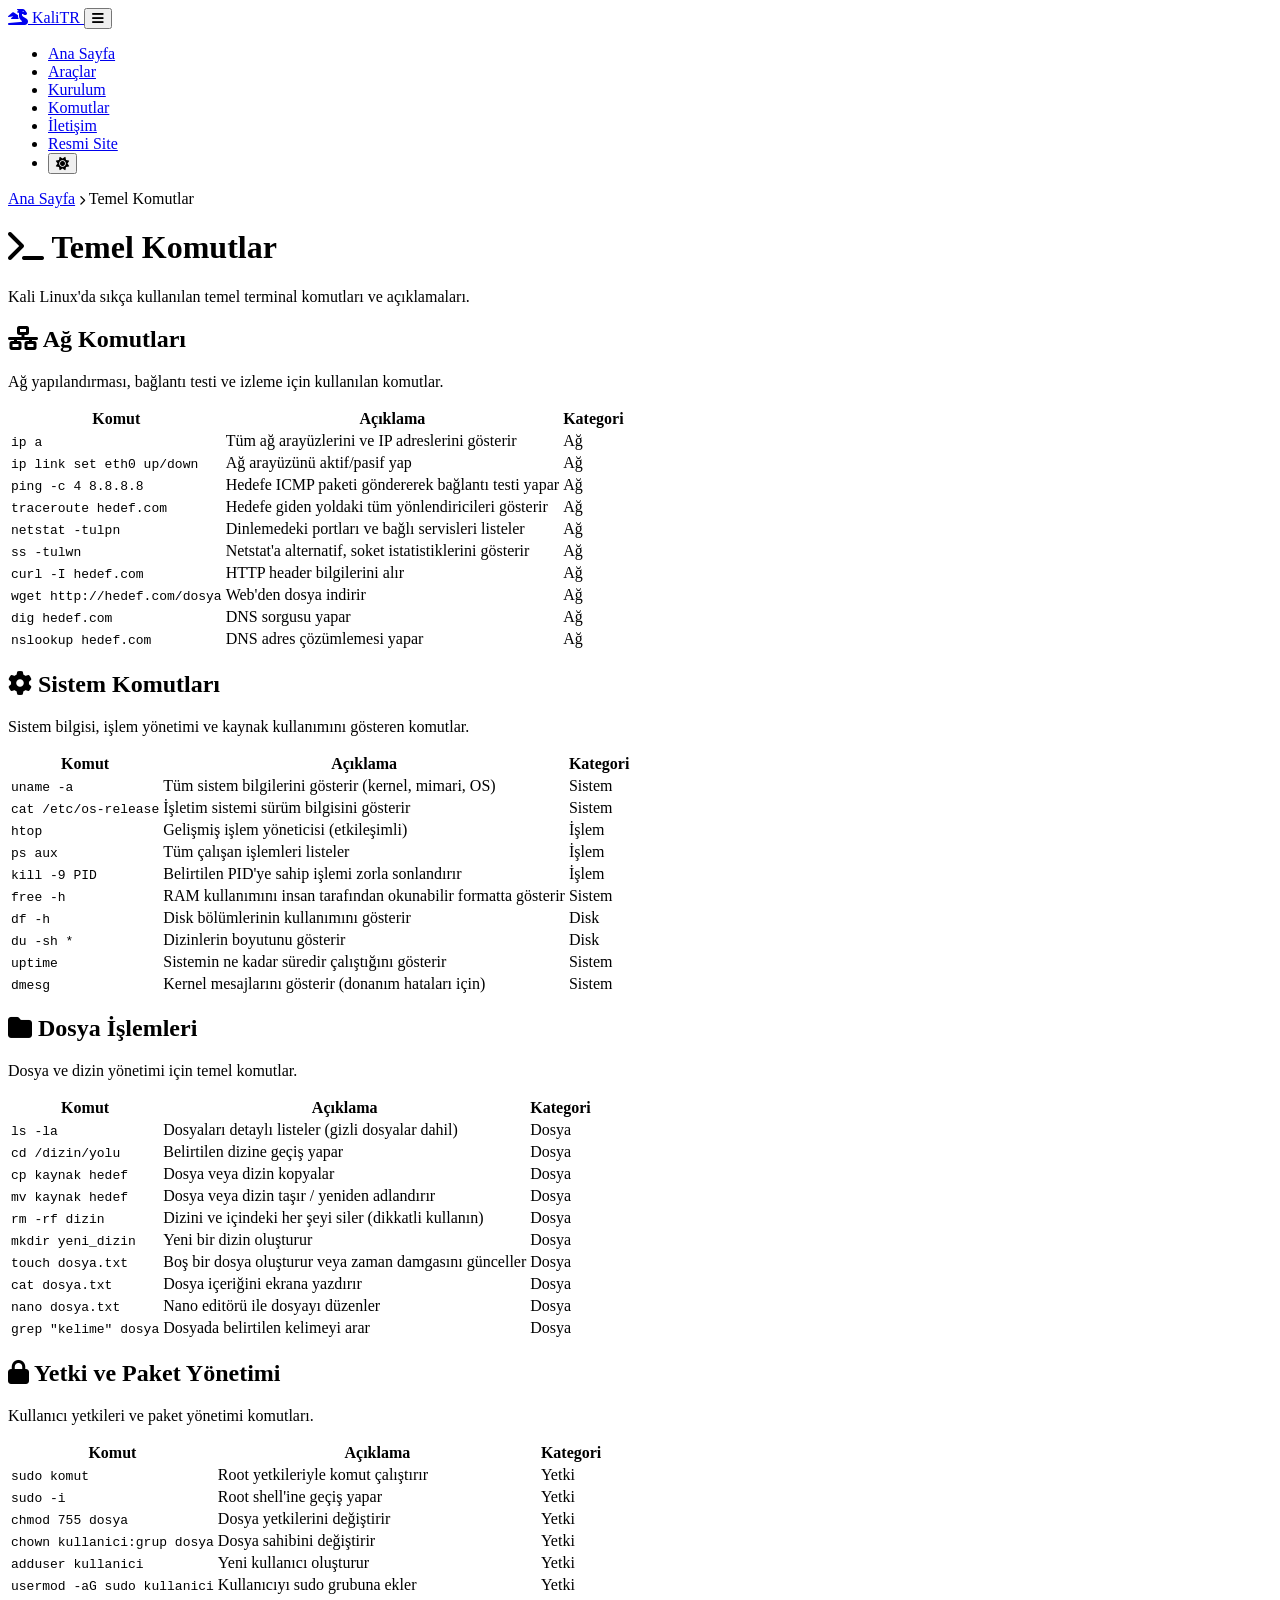
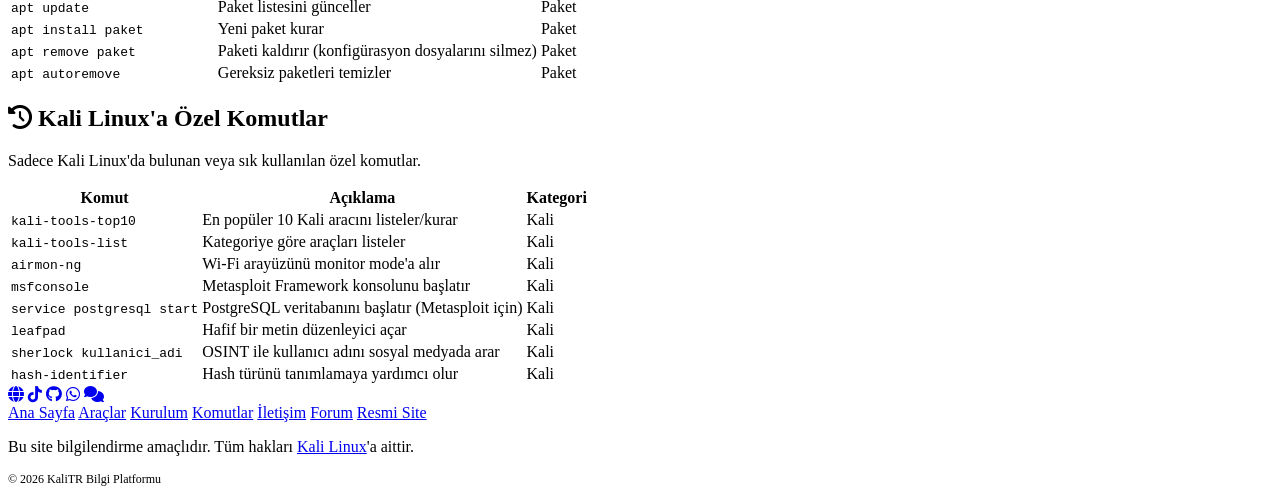
==== pages/commands.html @ c854e6a4 "Add files via upload" ====
<!DOCTYPE html>
<html lang="tr">
<head>
  <meta charset="UTF-8" />
  <meta name="viewport" content="width=device-width, initial-scale=1.0" />
  <title>Temel Komutlar - KaliTR</title>
  <link rel="preconnect" href="https://fonts.googleapis.com" />
  <link href="https://fonts.googleapis.com/css2?family=Inter:wght@300;400;500;600;700;800;900&family=JetBrains+Mono:wght@400;500;700&display=swap" rel="stylesheet" />
  <link rel="stylesheet" href="https://cdnjs.cloudflare.com/ajax/libs/font-awesome/6.5.0/css/all.min.css" />
  <link rel="stylesheet" href="../css/style.css" />
</head>
<body>
  <nav id="navbar">
    <a href="../index.html" class="nav-logo">
      <i class="fas fa-dragon"></i> <span>KaliTR</span>
    </a>
    <button class="nav-toggle" id="navToggle" aria-label="Menü">
      <i class="fas fa-bars"></i>
    </button>
    <ul class="nav-links">
      <li><a href="../index.html">Ana Sayfa</a></li>
      <li><a href="tools.html">Araçlar</a></li>
      <li><a href="installation.html">Kurulum</a></li>
      <li><a href="commands.html" class="active">Komutlar</a></li>
      <li><a href="contact.html">İletişim</a></li>
      <li><a href="https://www.kali.org" target="_blank">Resmi Site</a></li>
      <li><button id="themeToggle" class="theme-toggle" aria-label="Tema Değiştir"><i class="fas fa-sun"></i></button></li>
    </ul>
  </nav>

  <div class="page-header">
    <div class="page-header-bg">
      <div class="gradient-orb"></div>
      <div class="gradient-orb"></div>
      <div class="page-header-grid"></div>
    </div>
    <div class="page-header-content">
      <div class="breadcrumb">
        <a href="../index.html">Ana Sayfa</a>
        <i class="fas fa-chevron-right" style="font-size:10px"></i>
        <span>Temel Komutlar</span>
      </div>
      <h1><i class="fas fa-terminal"></i> Temel Komutlar</h1>
      <p>Kali Linux'da sıkça kullanılan temel terminal komutları ve açıklamaları.</p>
    </div>
  </div>

  <section>
    <div class="section-header">
      <h2><i class="fas fa-network-wired"></i> Ağ Komutları</h2>
      <p>Ağ yapılandırması, bağlantı testi ve izleme için kullanılan komutlar.</p>
    </div>
    <div class="commands-table-wrapper">
      <table class="commands-table">
        <thead>
          <tr>
            <th>Komut</th>
            <th>Açıklama</th>
            <th>Kategori</th>
          </tr>
        </thead>
        <tbody>
          <tr>
            <td><code>ip a</code></td>
            <td>Tüm ağ arayüzlerini ve IP adreslerini gösterir</td>
            <td><span class="cmd-tag network">Ağ</span></td>
          </tr>
          <tr>
            <td><code>ip link set eth0 up/down</code></td>
            <td>Ağ arayüzünü aktif/pasif yap</td>
            <td><span class="cmd-tag network">Ağ</span></td>
          </tr>
          <tr>
            <td><code>ping -c 4 8.8.8.8</code></td>
            <td>Hedefe ICMP paketi göndererek bağlantı testi yapar</td>
            <td><span class="cmd-tag network">Ağ</span></td>
          </tr>
          <tr>
            <td><code>traceroute hedef.com</code></td>
            <td>Hedefe giden yoldaki tüm yönlendiricileri gösterir</td>
            <td><span class="cmd-tag network">Ağ</span></td>
          </tr>
          <tr>
            <td><code>netstat -tulpn</code></td>
            <td>Dinlemedeki portları ve bağlı servisleri listeler</td>
            <td><span class="cmd-tag network">Ağ</span></td>
          </tr>
          <tr>
            <td><code>ss -tulwn</code></td>
            <td>Netstat'a alternatif, soket istatistiklerini gösterir</td>
            <td><span class="cmd-tag network">Ağ</span></td>
          </tr>
          <tr>
            <td><code>curl -I hedef.com</code></td>
            <td>HTTP header bilgilerini alır</td>
            <td><span class="cmd-tag network">Ağ</span></td>
          </tr>
          <tr>
            <td><code>wget http://hedef.com/dosya</code></td>
            <td>Web'den dosya indirir</td>
            <td><span class="cmd-tag network">Ağ</span></td>
          </tr>
          <tr>
            <td><code>dig hedef.com</code></td>
            <td>DNS sorgusu yapar</td>
            <td><span class="cmd-tag network">Ağ</span></td>
          </tr>
          <tr>
            <td><code>nslookup hedef.com</code></td>
            <td>DNS adres çözümlemesi yapar</td>
            <td><span class="cmd-tag network">Ağ</span></td>
          </tr>
        </tbody>
      </table>
    </div>
  </section>

  <section>
    <div class="section-header">
      <h2><i class="fas fa-cog"></i> Sistem Komutları</h2>
      <p>Sistem bilgisi, işlem yönetimi ve kaynak kullanımını gösteren komutlar.</p>
    </div>
    <div class="commands-table-wrapper">
      <table class="commands-table">
        <thead>
          <tr>
            <th>Komut</th>
            <th>Açıklama</th>
            <th>Kategori</th>
          </tr>
        </thead>
        <tbody>
          <tr>
            <td><code>uname -a</code></td>
            <td>Tüm sistem bilgilerini gösterir (kernel, mimari, OS)</td>
            <td><span class="cmd-tag system">Sistem</span></td>
          </tr>
          <tr>
            <td><code>cat /etc/os-release</code></td>
            <td>İşletim sistemi sürüm bilgisini gösterir</td>
            <td><span class="cmd-tag system">Sistem</span></td>
          </tr>
          <tr>
            <td><code>htop</code></td>
            <td>Gelişmiş işlem yöneticisi (etkileşimli)</td>
            <td><span class="cmd-tag process">İşlem</span></td>
          </tr>
          <tr>
            <td><code>ps aux</code></td>
            <td>Tüm çalışan işlemleri listeler</td>
            <td><span class="cmd-tag process">İşlem</span></td>
          </tr>
          <tr>
            <td><code>kill -9 PID</code></td>
            <td>Belirtilen PID'ye sahip işlemi zorla sonlandırır</td>
            <td><span class="cmd-tag process">İşlem</span></td>
          </tr>
          <tr>
            <td><code>free -h</code></td>
            <td>RAM kullanımını insan tarafından okunabilir formatta gösterir</td>
            <td><span class="cmd-tag system">Sistem</span></td>
          </tr>
          <tr>
            <td><code>df -h</code></td>
            <td>Disk bölümlerinin kullanımını gösterir</td>
            <td><span class="cmd-tag disk">Disk</span></td>
          </tr>
          <tr>
            <td><code>du -sh *</code></td>
            <td>Dizinlerin boyutunu gösterir</td>
            <td><span class="cmd-tag disk">Disk</span></td>
          </tr>
          <tr>
            <td><code>uptime</code></td>
            <td>Sistemin ne kadar süredir çalıştığını gösterir</td>
            <td><span class="cmd-tag system">Sistem</span></td>
          </tr>
          <tr>
            <td><code>dmesg</code></td>
            <td>Kernel mesajlarını gösterir (donanım hataları için)</td>
            <td><span class="cmd-tag system">Sistem</span></td>
          </tr>
        </tbody>
      </table>
    </div>
  </section>

  <section>
    <div class="section-header">
      <h2><i class="fas fa-folder"></i> Dosya İşlemleri</h2>
      <p>Dosya ve dizin yönetimi için temel komutlar.</p>
    </div>
    <div class="commands-table-wrapper">
      <table class="commands-table">
        <thead>
          <tr>
            <th>Komut</th>
            <th>Açıklama</th>
            <th>Kategori</th>
          </tr>
        </thead>
        <tbody>
          <tr>
            <td><code>ls -la</code></td>
            <td>Dosyaları detaylı listeler (gizli dosyalar dahil)</td>
            <td><span class="cmd-tag file">Dosya</span></td>
          </tr>
          <tr>
            <td><code>cd /dizin/yolu</code></td>
            <td>Belirtilen dizine geçiş yapar</td>
            <td><span class="cmd-tag file">Dosya</span></td>
          </tr>
          <tr>
            <td><code>cp kaynak hedef</code></td>
            <td>Dosya veya dizin kopyalar</td>
            <td><span class="cmd-tag file">Dosya</span></td>
          </tr>
          <tr>
            <td><code>mv kaynak hedef</code></td>
            <td>Dosya veya dizin taşır / yeniden adlandırır</td>
            <td><span class="cmd-tag file">Dosya</span></td>
          </tr>
          <tr>
            <td><code>rm -rf dizin</code></td>
            <td>Dizini ve içindeki her şeyi siler (dikkatli kullanın)</td>
            <td><span class="cmd-tag file">Dosya</span></td>
          </tr>
          <tr>
            <td><code>mkdir yeni_dizin</code></td>
            <td>Yeni bir dizin oluşturur</td>
            <td><span class="cmd-tag file">Dosya</span></td>
          </tr>
          <tr>
            <td><code>touch dosya.txt</code></td>
            <td>Boş bir dosya oluşturur veya zaman damgasını günceller</td>
            <td><span class="cmd-tag file">Dosya</span></td>
          </tr>
          <tr>
            <td><code>cat dosya.txt</code></td>
            <td>Dosya içeriğini ekrana yazdırır</td>
            <td><span class="cmd-tag file">Dosya</span></td>
          </tr>
          <tr>
            <td><code>nano dosya.txt</code></td>
            <td>Nano editörü ile dosyayı düzenler</td>
            <td><span class="cmd-tag file">Dosya</span></td>
          </tr>
          <tr>
            <td><code>grep "kelime" dosya</code></td>
            <td>Dosyada belirtilen kelimeyi arar</td>
            <td><span class="cmd-tag file">Dosya</span></td>
          </tr>
        </tbody>
      </table>
    </div>
  </section>

  <section>
    <div class="section-header">
      <h2><i class="fas fa-lock"></i> Yetki ve Paket Yönetimi</h2>
      <p>Kullanıcı yetkileri ve paket yönetimi komutları.</p>
    </div>
    <div class="commands-table-wrapper">
      <table class="commands-table">
        <thead>
          <tr>
            <th>Komut</th>
            <th>Açıklama</th>
            <th>Kategori</th>
          </tr>
        </thead>
        <tbody>
          <tr>
            <td><code>sudo komut</code></td>
            <td>Root yetkileriyle komut çalıştırır</td>
            <td><span class="cmd-tag permission">Yetki</span></td>
          </tr>
          <tr>
            <td><code>sudo -i</code></td>
            <td>Root shell'ine geçiş yapar</td>
            <td><span class="cmd-tag permission">Yetki</span></td>
          </tr>
          <tr>
            <td><code>chmod 755 dosya</code></td>
            <td>Dosya yetkilerini değiştirir</td>
            <td><span class="cmd-tag permission">Yetki</span></td>
          </tr>
          <tr>
            <td><code>chown kullanici:grup dosya</code></td>
            <td>Dosya sahibini değiştirir</td>
            <td><span class="cmd-tag permission">Yetki</span></td>
          </tr>
          <tr>
            <td><code>adduser kullanici</code></td>
            <td>Yeni kullanıcı oluşturur</td>
            <td><span class="cmd-tag permission">Yetki</span></td>
          </tr>
          <tr>
            <td><code>usermod -aG sudo kullanici</code></td>
            <td>Kullanıcıyı sudo grubuna ekler</td>
            <td><span class="cmd-tag permission">Yetki</span></td>
          </tr>
          <tr>
            <td><code>apt update</code></td>
            <td>Paket listesini günceller</td>
            <td><span class="cmd-tag package">Paket</span></td>
          </tr>
          <tr>
            <td><code>apt install paket</code></td>
            <td>Yeni paket kurar</td>
            <td><span class="cmd-tag package">Paket</span></td>
          </tr>
          <tr>
            <td><code>apt remove paket</code></td>
            <td>Paketi kaldırır (konfigürasyon dosyalarını silmez)</td>
            <td><span class="cmd-tag package">Paket</span></td>
          </tr>
          <tr>
            <td><code>apt autoremove</code></td>
            <td>Gereksiz paketleri temizler</td>
            <td><span class="cmd-tag package">Paket</span></td>
          </tr>
        </tbody>
      </table>
    </div>
  </section>

  <section>
    <div class="section-header">
      <h2><i class="fas fa-history"></i> Kali Linux'a Özel Komutlar</h2>
      <p>Sadece Kali Linux'da bulunan veya sık kullanılan özel komutlar.</p>
    </div>
    <div class="commands-table-wrapper">
      <table class="commands-table">
        <thead>
          <tr>
            <th>Komut</th>
            <th>Açıklama</th>
            <th>Kategori</th>
          </tr>
        </thead>
        <tbody>
          <tr>
            <td><code>kali-tools-top10</code></td>
            <td>En popüler 10 Kali aracını listeler/kurar</td>
            <td><span class="cmd-tag package">Kali</span></td>
          </tr>
          <tr>
            <td><code>kali-tools-list</code></td>
            <td>Kategoriye göre araçları listeler</td>
            <td><span class="cmd-tag package">Kali</span></td>
          </tr>
          <tr>
            <td><code>airmon-ng</code></td>
            <td>Wi-Fi arayüzünü monitor mode'a alır</td>
            <td><span class="cmd-tag network">Kali</span></td>
          </tr>
          <tr>
            <td><code>msfconsole</code></td>
            <td>Metasploit Framework konsolunu başlatır</td>
            <td><span class="cmd-tag process">Kali</span></td>
          </tr>
          <tr>
            <td><code>service postgresql start</code></td>
            <td>PostgreSQL veritabanını başlatır (Metasploit için)</td>
            <td><span class="cmd-tag system">Kali</span></td>
          </tr>
          <tr>
            <td><code>leafpad</code></td>
            <td>Hafif bir metin düzenleyici açar</td>
            <td><span class="cmd-tag file">Kali</span></td>
          </tr>
          <tr>
            <td><code>sherlock kullanici_adi</code></td>
            <td>OSINT ile kullanıcı adını sosyal medyada arar</td>
            <td><span class="cmd-tag network">Kali</span></td>
          </tr>
          <tr>
            <td><code>hash-identifier</code></td>
            <td>Hash türünü tanımlamaya yardımcı olur</td>
            <td><span class="cmd-tag file">Kali</span></td>
          </tr>
        </tbody>
      </table>
    </div>
  </section>

  <footer>
    <div class="footer-socials">
      <a href="https://www.kali.org" target="_blank" aria-label="Website"><i class="fas fa-globe"></i></a>
      <a href="https://www.tiktok.com/@atlas.0312" target="_blank" aria-label="TikTok"><i class="fab fa-tiktok"></i></a>
      <a href="https://github.com/em1rhan-0312" target="_blank" aria-label="GitHub"><i class="fab fa-github"></i></a>
      <a href="https://whatsapp.com/channel/0029Vb7aKWbL2ATxiYt8e52f" target="_blank" aria-label="WhatsApp"><i class="fab fa-whatsapp"></i></a>
      <a href="https://kalitr.boards.net/" target="_blank" aria-label="Forum"><i class="fas fa-comments"></i></a>
    </div>
    <div class="footer-links">
      <a href="../index.html">Ana Sayfa</a>
      <a href="tools.html">Araçlar</a>
      <a href="installation.html">Kurulum</a>
      <a href="commands.html">Komutlar</a>
      <a href="contact.html">İletişim</a>
      <a href="https://kalitr.boards.net/" target="_blank">Forum</a>
      <a href="https://www.kali.org" target="_blank">Resmi Site</a>
    </div>
    <p>Bu site bilgilendirme amaçlıdır. Tüm hakları <a href="https://www.kali.org" target="_blank">Kali Linux</a>'a aittir.</p>
    <p style="margin-top:8px;font-size:12px">&copy; 2026 KaliTR Bilgi Platformu</p>
  </footer>

  <script src="../js/main.js"></script>
</body>
</html>
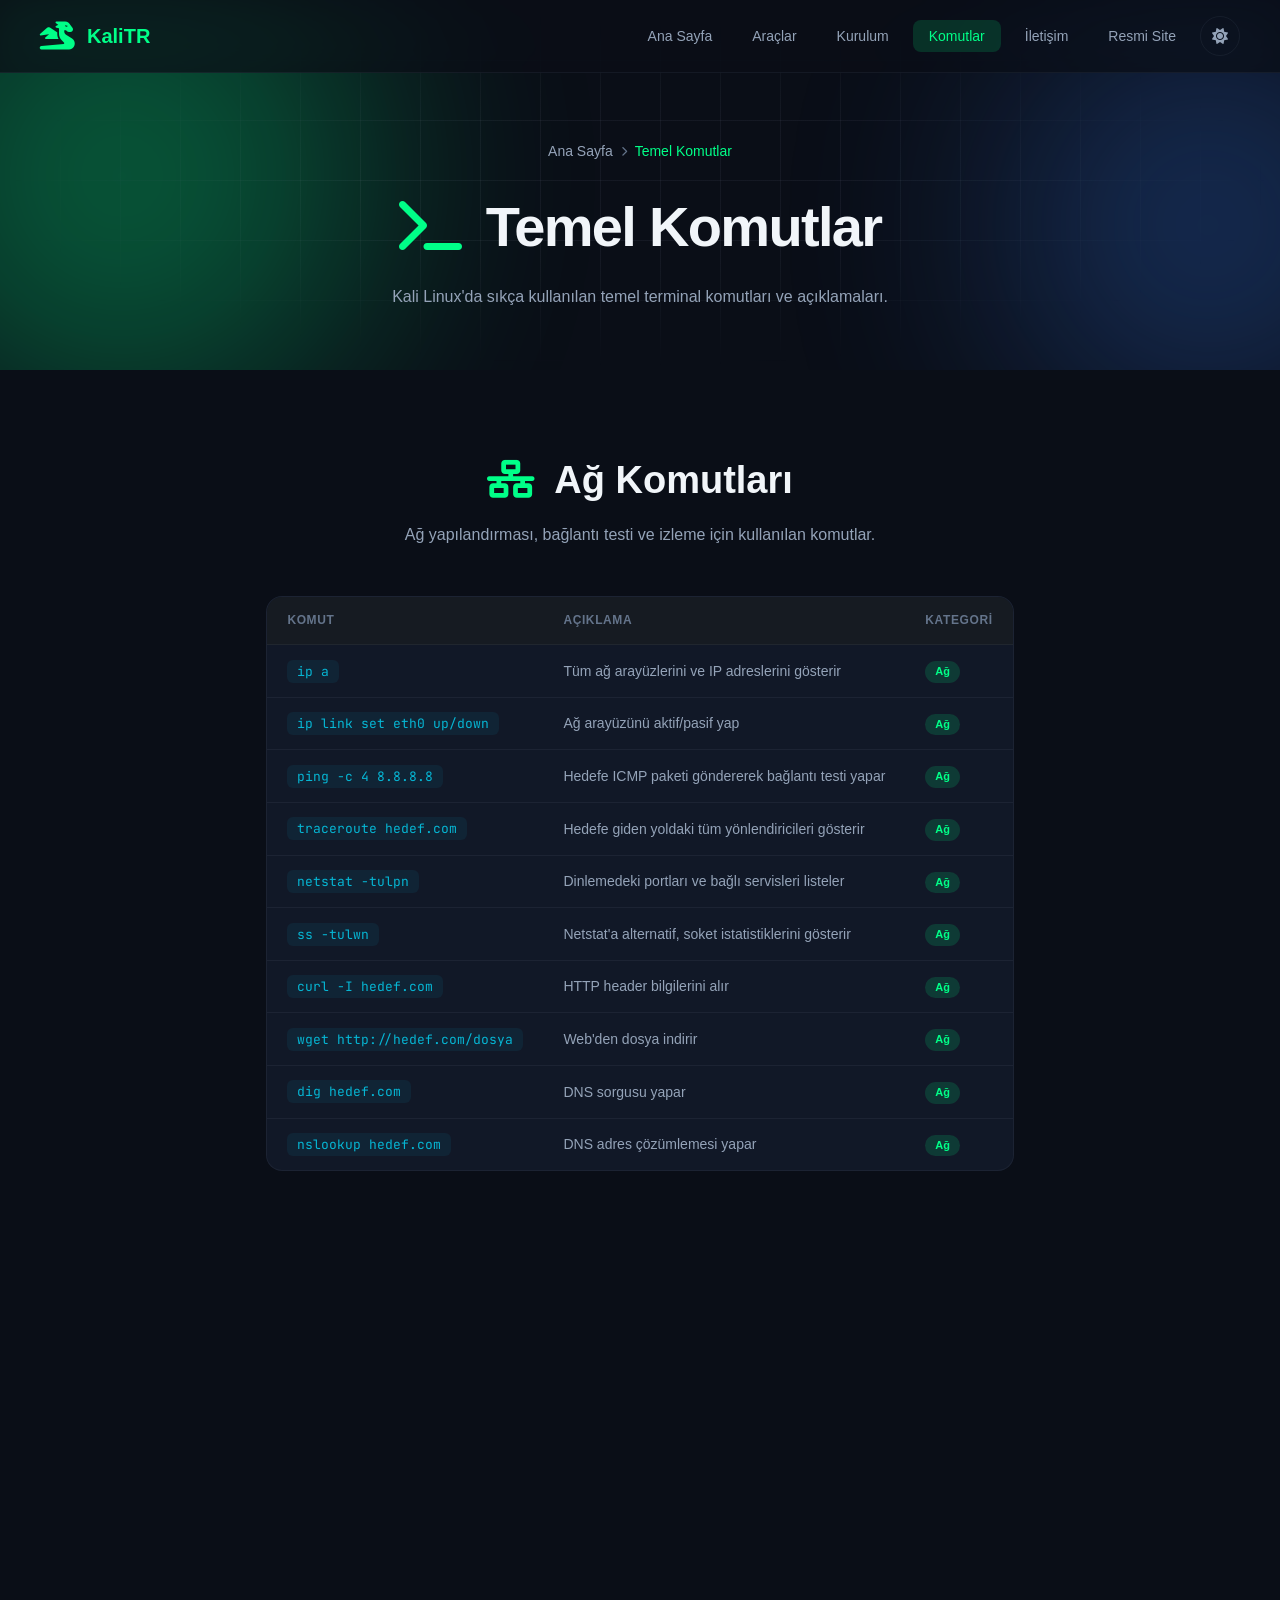
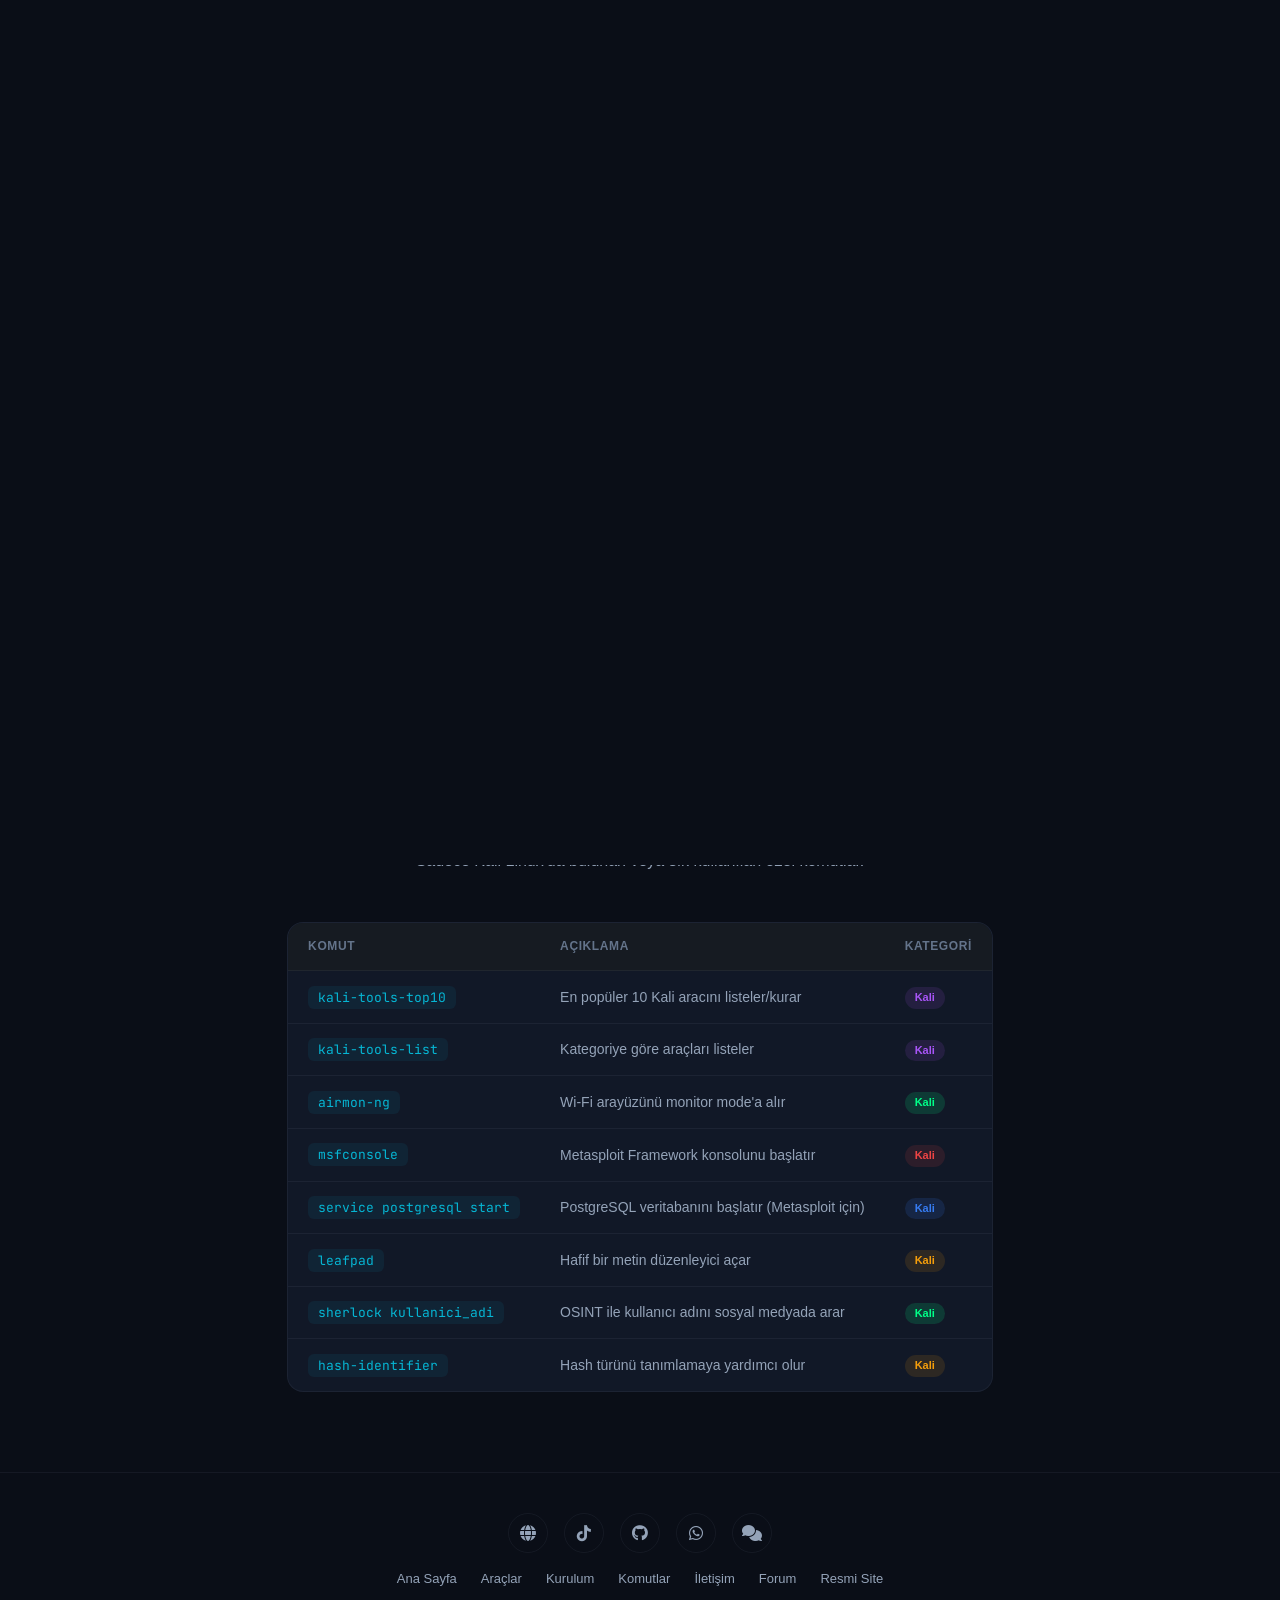
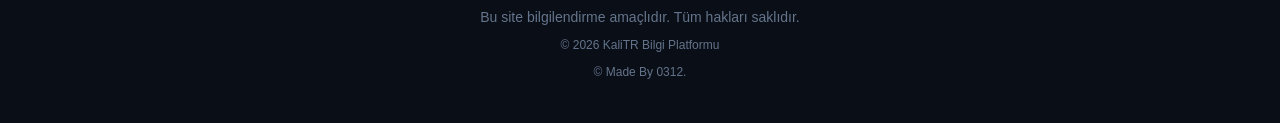
==== commit b9f7cf39: "Update commands.html" ====
--- a/pages/commands.html
+++ b/pages/commands.html
@@ -402,8 +402,9 @@
       <a href="https://kalitr.boards.net/" target="_blank">Forum</a>
       <a href="https://www.kali.org" target="_blank">Resmi Site</a>
     </div>
-    <p>Bu site bilgilendirme amaçlıdır. Tüm hakları <a href="https://www.kali.org" target="_blank">Kali Linux</a>'a aittir.</p>
+    <p>Bu site bilgilendirme amaçlıdır. Tüm hakları saklıdır.</p>
     <p style="margin-top:8px;font-size:12px">&copy; 2026 KaliTR Bilgi Platformu</p>
+    <p style="margin-top:8px;font-size:12px">&copy; Made By 0312.</p>
   </footer>
 
   <script src="../js/main.js"></script>
--- a/css/style.css
+++ b/css/style.css
@@ -0,0 +1,1471 @@
+* {
+  margin: 0;
+  padding: 0;
+  box-sizing: border-box;
+}
+
+:root {
+  --bg: #0a0e17;
+  --bg-card: #111827;
+  --bg-card-hover: #1a2332;
+  --primary: #00ff88;
+  --primary-dim: rgba(0, 255, 136, 0.15);
+  --accent: #367bf0;
+  --accent-dim: rgba(54, 123, 240, 0.15);
+  --red: #ef4444;
+  --orange: #f59e0b;
+  --purple: #a855f7;
+  --cyan: #06b6d4;
+  --pink: #ec4899;
+  --text: #f1f5f9;
+  --text-dim: #94a3b8;
+  --text-muted: #64748b;
+  --border: rgba(148, 163, 184, 0.08);
+  --radius: 16px;
+  --radius-sm: 10px;
+  --shadow: 0 8px 32px rgba(0, 0, 0, 0.4);
+  --transition: 0.3s;
+}
+
+html { scroll-behavior: smooth; }
+
+body {
+  font-family: 'Inter', sans-serif;
+  background: var(--bg);
+  color: var(--text);
+  line-height: 1.6;
+  overflow-x: hidden;
+  min-height: 100vh;
+  display: flex;
+  flex-direction: column;
+  opacity: 0;
+  animation: pageFadeIn 0.5s ease forwards;
+}
+
+@keyframes pageFadeIn {
+  to { opacity: 1; }
+}
+
+main { flex: 1; }
+
+::selection { background: var(--primary); color: var(--bg); }
+
+::-webkit-scrollbar { width: 8px; }
+::-webkit-scrollbar-track { background: var(--bg); }
+::-webkit-scrollbar-thumb { background: var(--text-muted); border-radius: 4px; }
+::-webkit-scrollbar-thumb:hover { background: var(--text-dim); }
+
+/* ─── NAVBAR ─── */
+nav {
+  position: fixed;
+  top: 0; left: 0; right: 0;
+  z-index: 1000;
+  padding: 16px 40px;
+  display: flex;
+  align-items: center;
+  justify-content: space-between;
+  background: rgba(10, 14, 23, 0.8);
+  backdrop-filter: blur(20px);
+  -webkit-backdrop-filter: blur(20px);
+  border-bottom: 1px solid var(--border);
+  transition: var(--transition);
+}
+
+nav.scrolled {
+  background: rgba(10, 14, 23, 0.95);
+  box-shadow: 0 4px 30px rgba(0, 0, 0, 0.5);
+}
+
+.nav-logo {
+  display: flex;
+  align-items: center;
+  gap: 12px;
+  text-decoration: none;
+  font-weight: 800;
+  font-size: 20px;
+  color: var(--text);
+}
+
+.nav-logo i { font-size: 28px; color: var(--primary); transition: transform 0.5s ease; }
+.nav-logo:hover i { transform: rotate(15deg) scale(1.1); }
+.nav-logo span { color: var(--primary); }
+
+.nav-links {
+  display: flex;
+  gap: 8px;
+  list-style: none;
+  align-items: center;
+}
+
+.nav-links a {
+  text-decoration: none;
+  color: var(--text-dim);
+  font-size: 14px;
+  font-weight: 500;
+  transition: var(--transition);
+  position: relative;
+  padding: 8px 16px;
+  border-radius: 8px;
+}
+
+.nav-links a:hover { color: var(--text); background: rgba(255,255,255,0.04); }
+.nav-links a.active { color: var(--primary); background: var(--primary-dim); }
+
+.nav-toggle {
+  display: none;
+  background: none;
+  border: none;
+  color: var(--text);
+  font-size: 24px;
+  cursor: pointer;
+  padding: 4px;
+}
+
+/* ─── BACK TO TOP ─── */
+.back-to-top {
+  position: fixed;
+  bottom: 24px;
+  right: 24px;
+  width: 44px;
+  height: 44px;
+  border-radius: 50%;
+  background: var(--bg-card);
+  border: 1px solid var(--border);
+  color: var(--text-dim);
+  font-size: 18px;
+  cursor: pointer;
+  display: flex;
+  align-items: center;
+  justify-content: center;
+  z-index: 999;
+  opacity: 0;
+  transform: translateY(20px);
+  transition: 0.4s;
+  pointer-events: none;
+}
+
+.back-to-top.visible {
+  opacity: 1;
+  transform: translateY(0);
+  pointer-events: auto;
+}
+
+.back-to-top:hover {
+  background: var(--primary);
+  color: var(--bg);
+  border-color: var(--primary);
+  box-shadow: 0 0 30px rgba(0, 255, 136, 0.2);
+}
+
+/* ─── PAGE HEADER ─── */
+.page-header {
+  padding: 140px 24px 60px;
+  text-align: center;
+  position: relative;
+  overflow: hidden;
+}
+
+.page-header-bg {
+  position: absolute;
+  inset: 0;
+  z-index: 0;
+}
+
+.page-header-bg .gradient-orb {
+  position: absolute;
+  border-radius: 50%;
+  filter: blur(120px);
+  opacity: 0.3;
+}
+
+.page-header-bg .gradient-orb:nth-child(1) {
+  width: min(500px, 70vw); height: min(500px, 70vw);
+  background: var(--primary);
+  top: -20%; left: -10%;
+}
+
+.page-header-bg .gradient-orb:nth-child(2) {
+  width: min(400px, 60vw); height: min(400px, 60vw);
+  background: var(--accent);
+  bottom: -15%; right: -10%;
+}
+
+.page-header-grid {
+  position: absolute;
+  inset: 0;
+  background-image:
+    linear-gradient(var(--border) 1px, transparent 1px),
+    linear-gradient(90deg, var(--border) 1px, transparent 1px);
+  background-size: 60px 60px;
+  mask-image: radial-gradient(ellipse at center, black 30%, transparent 70%);
+  -webkit-mask-image: radial-gradient(ellipse at center, black 30%, transparent 70%);
+}
+
+.page-header-content {
+  position: relative;
+  z-index: 1;
+}
+
+.page-header h1 {
+  font-size: clamp(32px, 5vw, 56px);
+  font-weight: 900;
+  margin-bottom: 12px;
+  letter-spacing: -0.03em;
+}
+
+.page-header h1 i { color: var(--primary); margin-right: 12px; }
+
+.page-header p {
+  color: var(--text-dim);
+  font-size: 16px;
+  max-width: 520px;
+  margin: 0 auto;
+}
+
+.page-header .breadcrumb {
+  display: flex;
+  justify-content: center;
+  gap: 8px;
+  align-items: center;
+  margin-bottom: 20px;
+  font-size: 14px;
+  color: var(--text-muted);
+}
+
+.page-header .breadcrumb a {
+  color: var(--text-dim);
+  text-decoration: none;
+  transition: var(--transition);
+}
+
+.page-header .breadcrumb a:hover { color: var(--primary); }
+.page-header .breadcrumb span { color: var(--primary); }
+
+/* ─── BUTTONS ─── */
+.btn {
+  display: inline-flex;
+  align-items: center;
+  gap: 8px;
+  padding: 14px 32px;
+  border-radius: 50px;
+  font-weight: 600;
+  font-size: 15px;
+  text-decoration: none;
+  transition: var(--transition);
+  cursor: pointer;
+  border: none;
+  font-family: 'Inter', sans-serif;
+}
+
+.btn-primary {
+  background: var(--primary);
+  color: var(--bg);
+}
+.btn-primary:hover {
+  box-shadow: 0 0 40px rgba(0, 255, 136, 0.3);
+  transform: translateY(-2px);
+  color: var(--bg);
+}
+
+.btn-outline {
+  background: transparent;
+  color: var(--text);
+  border: 1px solid var(--border);
+}
+.btn-outline:hover {
+  border-color: var(--text-dim);
+  background: rgba(255, 255, 255, 0.05);
+}
+
+.btn-sm {
+  padding: 10px 20px;
+  font-size: 13px;
+}
+
+/* ─── SECTION ─── */
+section { padding: 80px 24px; max-width: 1200px; margin: 0 auto; }
+
+.section-header {
+  text-align: center;
+  margin-bottom: 48px;
+}
+
+.section-header h2 {
+  font-size: clamp(26px, 3.5vw, 38px);
+  font-weight: 800;
+  margin-bottom: 12px;
+}
+
+.section-header h2 i { color: var(--primary); margin-right: 10px; }
+
+.section-header p {
+  color: var(--text-dim);
+  font-size: 16px;
+  max-width: 520px;
+  margin: 0 auto;
+}
+
+/* ─── TOOL CARDS ─── */
+.tools-grid {
+  display: grid;
+  grid-template-columns: repeat(auto-fill, minmax(300px, 1fr));
+  gap: 20px;
+}
+
+.tool-card {
+  background: var(--bg-card);
+  border-radius: var(--radius);
+  border: 1px solid var(--border);
+  padding: 24px;
+  transition: 0.4s;
+  position: relative;
+  overflow: hidden;
+  cursor: pointer;
+  text-decoration: none;
+  color: var(--text);
+  display: block;
+}
+
+.tool-card::before {
+  content: '';
+  position: absolute;
+  top: 0; left: 0; right: 0;
+  height: 3px;
+  background: linear-gradient(90deg, var(--primary), var(--accent));
+  opacity: 0;
+  transition: 0.4s;
+}
+
+.tool-card:hover {
+  transform: translateY(-4px);
+  border-color: rgba(148, 163, 184, 0.2);
+  background: var(--bg-card-hover);
+  box-shadow: 0 12px 40px rgba(0, 0, 0, 0.3);
+  color: var(--text);
+}
+
+.tool-card:hover::before { opacity: 1; }
+
+.tool-card .card-icon {
+  width: 48px; height: 48px;
+  border-radius: 14px;
+  display: flex;
+  align-items: center;
+  justify-content: center;
+  font-size: 22px;
+  margin-bottom: 16px;
+  transition: 0.4s;
+}
+
+.tool-card:hover .card-icon {
+  transform: scale(1.1) rotate(-5deg);
+}
+
+.tool-card h3 {
+  font-size: 18px;
+  font-weight: 700;
+  margin-bottom: 8px;
+}
+
+.tool-card p {
+  font-size: 14px;
+  color: var(--text-dim);
+  line-height: 1.6;
+}
+
+.tool-card .tags {
+  display: flex;
+  gap: 6px;
+  flex-wrap: wrap;
+  margin-top: 14px;
+}
+
+.tool-card .tag {
+  padding: 3px 10px;
+  border-radius: 50px;
+  font-size: 11px;
+  font-weight: 600;
+  background: var(--primary-dim);
+  color: var(--primary);
+}
+
+.tool-card .tag.blue { background: var(--accent-dim); color: var(--accent); }
+.tool-card .tag.purple { background: rgba(168, 85, 247, 0.15); color: var(--purple); }
+.tool-card .tag.orange { background: rgba(245, 158, 11, 0.15); color: var(--orange); }
+.tool-card .tag.red { background: rgba(239, 68, 68, 0.15); color: var(--red); }
+.tool-card .tag.cyan { background: rgba(6, 182, 212, 0.15); color: var(--cyan); }
+.tool-card .tag.pink { background: rgba(236, 72, 153, 0.15); color: var(--pink); }
+
+/* ─── FILTER ─── */
+.filter-bar {
+  display: flex;
+  gap: 10px;
+  justify-content: center;
+  flex-wrap: wrap;
+  margin-bottom: 40px;
+}
+
+.filter-btn {
+  padding: 8px 20px;
+  border-radius: 50px;
+  border: 1px solid var(--border);
+  background: transparent;
+  color: var(--text-dim);
+  font-size: 13px;
+  font-weight: 500;
+  cursor: pointer;
+  transition: var(--transition);
+  font-family: 'Inter', sans-serif;
+}
+
+.filter-btn:hover {
+  border-color: var(--text-muted);
+  color: var(--text);
+}
+
+.filter-btn.active {
+  background: var(--primary);
+  color: var(--bg);
+  border-color: var(--primary);
+  font-weight: 600;
+}
+
+/* ─── SEARCH ─── */
+.search-box {
+  max-width: 480px;
+  margin: 0 auto 32px;
+  position: relative;
+}
+
+.search-box i {
+  position: absolute;
+  left: 16px;
+  top: 50%;
+  transform: translateY(-50%);
+  color: var(--text-muted);
+  font-size: 16px;
+  pointer-events: none;
+}
+
+.search-box input {
+  width: 100%;
+  padding: 14px 16px 14px 46px;
+  border-radius: 50px;
+  border: 1px solid var(--border);
+  background: var(--bg-card);
+  color: var(--text);
+  font-size: 14px;
+  font-family: 'Inter', sans-serif;
+  transition: var(--transition);
+  outline: none;
+}
+
+.search-box input:focus {
+  border-color: var(--primary);
+  box-shadow: 0 0 20px rgba(0, 255, 136, 0.1);
+}
+
+.search-box input::placeholder { color: var(--text-muted); }
+
+/* ─── RESULT COUNT ─── */
+.result-count {
+  text-align: center;
+  font-size: 14px;
+  color: var(--text-muted);
+  margin-bottom: 20px;
+}
+
+.result-count strong { color: var(--text); }
+
+/* ─── FOOTER ─── */
+footer {
+  text-align: center;
+  padding: 40px 24px;
+  border-top: 1px solid var(--border);
+  color: var(--text-muted);
+  font-size: 14px;
+  margin-top: auto;
+}
+
+footer a { color: var(--primary); text-decoration: none; }
+
+footer .footer-socials {
+  display: flex;
+  justify-content: center;
+  gap: 16px;
+  margin-bottom: 16px;
+}
+
+footer .footer-socials a {
+  width: 40px; height: 40px;
+  border-radius: 50%;
+  border: 1px solid var(--border);
+  display: flex;
+  align-items: center;
+  justify-content: center;
+  color: var(--text-dim);
+  font-size: 16px;
+  transition: var(--transition);
+}
+
+footer .footer-socials a:hover {
+  border-color: var(--primary);
+  color: var(--primary);
+  transform: translateY(-2px);
+}
+
+footer .footer-links {
+  display: flex;
+  justify-content: center;
+  gap: 24px;
+  margin-bottom: 16px;
+  flex-wrap: wrap;
+}
+
+footer .footer-links a {
+  color: var(--text-dim);
+  font-size: 13px;
+  transition: var(--transition);
+}
+
+footer .footer-links a:hover { color: var(--primary); }
+
+/* ─── TOOL DETAIL ─── */
+.tool-detail {
+  padding: 120px 24px 60px;
+  max-width: 1000px;
+  margin: 0 auto;
+}
+
+.tool-detail-header {
+  display: flex;
+  gap: 24px;
+  align-items: flex-start;
+  margin-bottom: 40px;
+  flex-wrap: wrap;
+}
+
+.tool-detail-header .detail-icon {
+  width: 72px; height: 72px;
+  border-radius: 20px;
+  display: flex;
+  align-items: center;
+  justify-content: center;
+  font-size: 32px;
+  flex-shrink: 0;
+}
+
+.tool-detail-header .detail-info h1 {
+  font-size: 32px;
+  font-weight: 800;
+  margin-bottom: 8px;
+}
+
+.tool-detail-header .detail-info .detail-tags {
+  display: flex;
+  gap: 8px;
+  flex-wrap: wrap;
+}
+
+.tool-detail-body h2 {
+  font-size: 22px;
+  font-weight: 700;
+  margin: 36px 0 16px;
+  display: flex;
+  align-items: center;
+  gap: 10px;
+}
+
+.tool-detail-body h2 i { color: var(--primary); }
+
+.tool-detail-body p, .tool-detail-body li {
+  color: var(--text-dim);
+  line-height: 1.8;
+}
+
+.tool-detail-body ul {
+  list-style: none;
+  padding: 0;
+}
+
+.tool-detail-body ul li {
+  padding: 8px 0 8px 24px;
+  position: relative;
+}
+
+.tool-detail-body ul li::before {
+  content: '▸';
+  position: absolute;
+  left: 0;
+  color: var(--primary);
+}
+
+.code-block {
+  background: #0d1117;
+  border: 1px solid var(--border);
+  border-radius: var(--radius-sm);
+  margin: 16px 0;
+  overflow: hidden;
+  position: relative;
+}
+
+.code-block .code-header {
+  display: flex;
+  align-items: center;
+  gap: 8px;
+  padding: 10px 16px;
+  background: #161b22;
+  border-bottom: 1px solid var(--border);
+  font-size: 12px;
+  color: var(--text-muted);
+  font-family: 'JetBrains Mono', monospace;
+}
+
+.code-block .code-header .dot {
+  width: 10px; height: 10px;
+  border-radius: 50%;
+  background: #ef4444;
+}
+
+.code-block .code-header .dot:nth-child(2) { background: #f59e0b; }
+.code-block .code-header .dot:nth-child(3) { background: #22c55e; }
+
+.code-block .code-header .lang {
+  margin-left: auto;
+  text-transform: uppercase;
+  letter-spacing: 0.05em;
+  font-size: 11px;
+}
+
+.code-block pre {
+  padding: 20px;
+  overflow-x: auto;
+  font-family: 'JetBrains Mono', monospace;
+  font-size: 13.5px;
+  line-height: 1.7;
+  color: var(--text);
+  margin: 0;
+}
+
+.copy-btn {
+  position: absolute;
+  top: 8px;
+  right: 8px;
+  width: 32px;
+  height: 32px;
+  border-radius: 6px;
+  border: 1px solid var(--border);
+  background: rgba(13, 17, 23, 0.8);
+  color: var(--text-muted);
+  cursor: pointer;
+  display: flex;
+  align-items: center;
+  justify-content: center;
+  font-size: 14px;
+  transition: var(--transition);
+  opacity: 0;
+}
+
+.code-block:hover .copy-btn { opacity: 1; }
+
+.copy-btn:hover {
+  background: var(--primary);
+  color: var(--bg);
+  border-color: var(--primary);
+}
+
+.copy-btn.copied {
+  background: var(--primary);
+  color: var(--bg);
+  border-color: var(--primary);
+}
+
+.code-block code .prompt { color: var(--primary); }
+.code-block code .comment { color: var(--text-muted); font-style: italic; }
+.code-block code .output { color: var(--text-dim); }
+.code-block code .highlight { color: var(--cyan); }
+
+.info-box {
+  display: flex;
+  gap: 16px;
+  padding: 20px;
+  border-radius: var(--radius-sm);
+  margin: 20px 0;
+  align-items: flex-start;
+}
+
+.info-box i {
+  font-size: 20px;
+  margin-top: 2px;
+  flex-shrink: 0;
+}
+
+.info-box.info {
+  background: var(--accent-dim);
+  border: 1px solid rgba(54, 123, 240, 0.2);
+}
+.info-box.info i { color: var(--accent); }
+
+.info-box.warning {
+  background: rgba(245, 158, 11, 0.1);
+  border: 1px solid rgba(245, 158, 11, 0.2);
+}
+.info-box.warning i { color: var(--orange); }
+
+.info-box.success {
+  background: var(--primary-dim);
+  border: 1px solid rgba(0, 255, 136, 0.2);
+}
+.info-box.success i { color: var(--primary); }
+
+.info-box p { font-size: 14px; color: var(--text-dim); }
+.info-box strong { color: var(--text); }
+
+/* ─── CONTACT ─── */
+.contact-grid {
+  display: grid;
+  grid-template-columns: 1fr 1.2fr;
+  gap: 48px;
+  align-items: start;
+}
+
+.contact-info h2 {
+  font-size: 28px;
+  font-weight: 800;
+  margin-bottom: 12px;
+}
+
+.contact-info > p {
+  color: var(--text-dim);
+  margin-bottom: 32px;
+}
+
+.contact-methods {
+  display: flex;
+  flex-direction: column;
+  gap: 20px;
+}
+
+.contact-method {
+  display: flex;
+  gap: 16px;
+  align-items: flex-start;
+  padding: 20px;
+  background: var(--bg-card);
+  border-radius: var(--radius-sm);
+  border: 1px solid var(--border);
+  transition: var(--transition);
+}
+
+.contact-method:hover {
+  border-color: var(--primary-dim);
+  transform: translateX(4px);
+}
+
+.contact-method .cm-icon {
+  width: 44px; height: 44px;
+  border-radius: 12px;
+  display: flex;
+  align-items: center;
+  justify-content: center;
+  font-size: 18px;
+  flex-shrink: 0;
+  background: var(--primary-dim);
+  color: var(--primary);
+}
+
+.contact-method h4 {
+  font-size: 15px;
+  font-weight: 600;
+  margin-bottom: 4px;
+}
+
+.contact-method p {
+  font-size: 13px;
+  color: var(--text-dim);
+}
+
+.contact-form {
+  background: var(--bg-card);
+  border-radius: var(--radius);
+  border: 1px solid var(--border);
+  padding: 36px;
+}
+
+.contact-form .form-group {
+  margin-bottom: 20px;
+}
+
+.contact-form label {
+  display: block;
+  font-size: 13px;
+  font-weight: 600;
+  margin-bottom: 6px;
+  color: var(--text-dim);
+}
+
+.contact-form .form-error {
+  font-size: 12px;
+  color: var(--red);
+  margin-top: 4px;
+  display: none;
+}
+
+.contact-form .form-group.has-error input,
+.contact-form .form-group.has-error textarea {
+  border-color: var(--red);
+}
+
+.contact-form .form-group.has-error .form-error {
+  display: block;
+}
+
+.contact-form input,
+.contact-form textarea,
+.contact-form select {
+  width: 100%;
+  padding: 12px 16px;
+  border-radius: var(--radius-sm);
+  border: 1px solid var(--border);
+  background: var(--bg);
+  color: var(--text);
+  font-size: 14px;
+  font-family: 'Inter', sans-serif;
+  transition: var(--transition);
+  outline: none;
+}
+
+.contact-form input:focus,
+.contact-form textarea:focus,
+.contact-form select:focus {
+  border-color: var(--primary);
+  box-shadow: 0 0 20px rgba(0, 255, 136, 0.1);
+}
+
+.contact-form textarea {
+  resize: vertical;
+  min-height: 120px;
+}
+
+.contact-form input::placeholder,
+.contact-form textarea::placeholder {
+  color: var(--text-muted);
+}
+
+.form-row {
+  display: grid;
+  grid-template-columns: 1fr 1fr;
+  gap: 16px;
+}
+
+/* ─── TOAST ─── */
+.toast {
+  position: fixed;
+  bottom: 24px;
+  right: 24px;
+  background: var(--primary);
+  color: var(--bg);
+  padding: 14px 24px;
+  border-radius: var(--radius-sm);
+  font-weight: 600;
+  font-size: 14px;
+  z-index: 2000;
+  opacity: 0;
+  transform: translateY(20px);
+  transition: 0.4s cubic-bezier(0.34, 1.56, 0.64, 1);
+  pointer-events: none;
+  box-shadow: 0 8px 32px rgba(0, 255, 136, 0.3);
+}
+
+.toast.show {
+  opacity: 1;
+  transform: translateY(0);
+}
+
+.toast.error {
+  background: var(--red);
+  box-shadow: 0 8px 32px rgba(239, 68, 68, 0.3);
+}
+
+/* ─── INSTALLATION PAGE ─── */
+.steps-grid {
+  display: flex;
+  flex-direction: column;
+  gap: 24px;
+  max-width: 800px;
+  margin: 0 auto;
+}
+
+.step-card {
+  display: flex;
+  gap: 20px;
+  padding: 28px;
+  background: var(--bg-card);
+  border-radius: var(--radius);
+  border: 1px solid var(--border);
+  position: relative;
+  transition: 0.4s;
+}
+
+.step-card:hover {
+  border-color: rgba(148, 163, 184, 0.15);
+  transform: translateX(4px);
+}
+
+.step-number {
+  width: 48px;
+  height: 48px;
+  min-width: 48px;
+  border-radius: 50%;
+  background: var(--primary-dim);
+  color: var(--primary);
+  font-size: 20px;
+  font-weight: 800;
+  display: flex;
+  align-items: center;
+  justify-content: center;
+  font-family: 'JetBrains Mono', monospace;
+}
+
+.step-content h3 {
+  font-size: 18px;
+  font-weight: 700;
+  margin-bottom: 8px;
+}
+
+.step-content p {
+  color: var(--text-dim);
+  font-size: 14px;
+  line-height: 1.7;
+}
+
+.system-req {
+  display: grid;
+  grid-template-columns: repeat(auto-fill, minmax(220px, 1fr));
+  gap: 16px;
+  margin: 24px 0;
+}
+
+.req-item {
+  display: flex;
+  align-items: center;
+  gap: 14px;
+  padding: 16px 20px;
+  background: var(--bg-card);
+  border-radius: var(--radius-sm);
+  border: 1px solid var(--border);
+}
+
+.req-item i {
+  font-size: 20px;
+  color: var(--primary);
+  width: 24px;
+  text-align: center;
+}
+
+.req-item .req-text strong {
+  display: block;
+  font-size: 14px;
+}
+
+.req-item .req-text span {
+  font-size: 12px;
+  color: var(--text-muted);
+}
+
+.download-cards {
+  display: grid;
+  grid-template-columns: repeat(auto-fill, minmax(250px, 1fr));
+  gap: 20px;
+  margin: 24px 0;
+}
+
+.download-card {
+  padding: 28px;
+  background: var(--bg-card);
+  border-radius: var(--radius);
+  border: 1px solid var(--border);
+  text-align: center;
+  transition: 0.4s;
+  text-decoration: none;
+  color: var(--text);
+}
+
+.download-card:hover {
+  transform: translateY(-4px);
+  border-color: var(--primary);
+  box-shadow: 0 12px 40px rgba(0, 0, 0, 0.3);
+}
+
+.download-card i {
+  font-size: 36px;
+  color: var(--primary);
+  margin-bottom: 16px;
+}
+
+.download-card h3 {
+  font-size: 16px;
+  font-weight: 700;
+  margin-bottom: 6px;
+}
+
+.download-card p {
+  font-size: 13px;
+  color: var(--text-dim);
+}
+
+.download-card .badge {
+  display: inline-block;
+  padding: 4px 12px;
+  border-radius: 50px;
+  font-size: 11px;
+  font-weight: 600;
+  background: var(--primary-dim);
+  color: var(--primary);
+  margin-top: 12px;
+}
+
+/* ─── COMMANDS PAGE ─── */
+.commands-table-wrapper {
+  overflow-x: auto;
+  border-radius: var(--radius);
+  border: 1px solid var(--border);
+  background: var(--bg-card);
+}
+
+.commands-table {
+  width: 100%;
+  border-collapse: collapse;
+  font-size: 14px;
+}
+
+.commands-table thead {
+  background: #161b22;
+}
+
+.commands-table th {
+  text-align: left;
+  padding: 14px 20px;
+  font-size: 12px;
+  font-weight: 700;
+  text-transform: uppercase;
+  letter-spacing: 0.05em;
+  color: var(--text-muted);
+  border-bottom: 1px solid var(--border);
+}
+
+.commands-table td {
+  padding: 14px 20px;
+  border-bottom: 1px solid var(--border);
+  color: var(--text-dim);
+}
+
+.commands-table tr:last-child td {
+  border-bottom: none;
+}
+
+.commands-table tr:hover td {
+  background: rgba(255, 255, 255, 0.02);
+}
+
+.commands-table code {
+  font-family: 'JetBrains Mono', monospace;
+  font-size: 13px;
+  color: var(--cyan);
+  background: rgba(6, 182, 212, 0.08);
+  padding: 3px 10px;
+  border-radius: 6px;
+  white-space: nowrap;
+}
+
+.commands-table .cmd-tag {
+  display: inline-block;
+  padding: 2px 10px;
+  border-radius: 50px;
+  font-size: 11px;
+  font-weight: 600;
+}
+
+.commands-table .cmd-tag.network { background: var(--primary-dim); color: var(--primary); }
+.commands-table .cmd-tag.system { background: var(--accent-dim); color: var(--accent); }
+.commands-table .cmd-tag.file { background: rgba(245, 158, 11, 0.12); color: var(--orange); }
+.commands-table .cmd-tag.process { background: rgba(239, 68, 68, 0.12); color: var(--red); }
+.commands-table .cmd-tag.package { background: rgba(168, 85, 247, 0.12); color: var(--purple); }
+.commands-table .cmd-tag.permission { background: rgba(6, 182, 212, 0.12); color: var(--cyan); }
+.commands-table .cmd-tag.disk { background: rgba(236, 72, 153, 0.12); color: var(--pink); }
+
+/* ─── SKELETON LOADING ─── */
+.skeleton {
+  background: linear-gradient(90deg, var(--bg-card) 25%, var(--bg-card-hover) 50%, var(--bg-card) 75%);
+  background-size: 200% 100%;
+  animation: shimmer 1.5s ease-in-out infinite;
+  border-radius: 8px;
+}
+
+@keyframes shimmer {
+  0% { background-position: 200% 0; }
+  100% { background-position: -200% 0; }
+}
+
+.skeleton-card {
+  padding: 24px;
+  background: var(--bg-card);
+  border-radius: var(--radius);
+  border: 1px solid var(--border);
+}
+
+.skeleton-icon {
+  width: 48px; height: 48px;
+  border-radius: 14px;
+  margin-bottom: 16px;
+}
+
+.skeleton-line {
+  height: 14px;
+  margin-bottom: 10px;
+  border-radius: 4px;
+}
+
+.skeleton-line:last-child {
+  width: 60%;
+}
+
+/* ─── PAGINATION ─── */
+.pagination {
+  display: flex;
+  justify-content: center;
+  gap: 6px;
+  margin-top: 32px;
+  flex-wrap: wrap;
+  grid-column: 1 / -1;
+}
+
+.page-btn {
+  width: 40px;
+  height: 40px;
+  border-radius: 10px;
+  border: 1px solid var(--border);
+  background: var(--bg-card);
+  color: var(--text-dim);
+  font-size: 14px;
+  font-weight: 600;
+  cursor: pointer;
+  display: flex;
+  align-items: center;
+  justify-content: center;
+  transition: var(--transition);
+  font-family: 'Inter', sans-serif;
+}
+
+.page-btn:hover {
+  border-color: var(--primary);
+  color: var(--primary);
+  background: var(--primary-dim);
+}
+
+.page-btn.active {
+  background: var(--primary);
+  color: var(--bg);
+  border-color: var(--primary);
+  box-shadow: 0 0 20px rgba(0, 255, 136, 0.2);
+}
+
+/* ─── SCROLL REVEAL ─── */
+.reveal {
+  opacity: 0;
+  transform: translateY(30px);
+  transition: opacity 0.6s ease, transform 0.6s ease;
+}
+
+.reveal.visible {
+  opacity: 1;
+  transform: translateY(0);
+}
+
+/* ─── TOOLTIP ─── */
+[data-tooltip] {
+  position: relative;
+}
+
+[data-tooltip]::after {
+  content: attr(data-tooltip);
+  position: absolute;
+  bottom: calc(100% + 8px);
+  left: 50%;
+  transform: translateX(-50%) scale(0.9);
+  background: var(--bg-card);
+  color: var(--text);
+  padding: 6px 12px;
+  border-radius: 6px;
+  font-size: 12px;
+  font-weight: 500;
+  white-space: nowrap;
+  border: 1px solid var(--border);
+  opacity: 0;
+  pointer-events: none;
+  transition: 0.2s;
+}
+
+[data-tooltip]:hover::after {
+  opacity: 1;
+  transform: translateX(-50%) scale(1);
+}
+
+/* ─── TIMELINE ─── */
+.timeline {
+  position: relative;
+  padding-left: 32px;
+}
+
+.timeline::before {
+  content: '';
+  position: absolute;
+  left: 11px;
+  top: 0;
+  bottom: 0;
+  width: 2px;
+  background: var(--border);
+}
+
+.timeline-item {
+  position: relative;
+  padding-bottom: 32px;
+}
+
+.timeline-item:last-child {
+  padding-bottom: 0;
+}
+
+.timeline-item::before {
+  content: '';
+  position: absolute;
+  left: -26px;
+  top: 4px;
+  width: 12px;
+  height: 12px;
+  border-radius: 50%;
+  background: var(--primary);
+  border: 3px solid var(--bg);
+  box-shadow: 0 0 0 2px var(--primary);
+}
+
+.timeline-item h4 {
+  font-size: 15px;
+  font-weight: 700;
+  margin-bottom: 4px;
+}
+
+.timeline-item p {
+  font-size: 13px;
+  color: var(--text-dim);
+}
+
+/* ─── PAGE LOADER ─── */
+.page-loader {
+  position: fixed;
+  inset: 0;
+  z-index: 9999;
+  background: var(--bg);
+  display: flex;
+  align-items: center;
+  justify-content: center;
+  transition: opacity 0.5s ease, visibility 0.5s ease;
+}
+
+.page-loader.loaded {
+  opacity: 0;
+  visibility: hidden;
+  pointer-events: none;
+}
+
+.loader-spinner {
+  width: 48px;
+  height: 48px;
+  border: 3px solid var(--border);
+  border-top-color: var(--primary);
+  border-radius: 50%;
+  animation: spin 0.8s linear infinite;
+}
+
+@keyframes spin {
+  to { transform: rotate(360deg); }
+}
+
+/* ─── TYPING CURSOR ─── */
+.typing-cursor {
+  color: var(--primary);
+  animation: blink 0.7s step-end infinite;
+  font-weight: 300;
+}
+
+@keyframes blink { 50% { opacity: 0; } }
+
+/* ─── THEME TOGGLE ─── */
+.theme-toggle {
+  background: none;
+  border: 1px solid var(--border);
+  color: var(--text-dim);
+  width: 40px;
+  height: 40px;
+  border-radius: 50%;
+  cursor: pointer;
+  font-size: 16px;
+  display: flex;
+  align-items: center;
+  justify-content: center;
+  transition: var(--transition);
+}
+
+.theme-toggle:hover {
+  border-color: var(--primary);
+  color: var(--primary);
+  background: var(--primary-dim);
+}
+
+/* ─── LIGHT THEME ─── */
+body.light-theme {
+  --bg: #f8fafc;
+  --bg-card: #ffffff;
+  --bg-card-hover: #f1f5f9;
+  --text: #1e293b;
+  --text-dim: #475569;
+  --text-muted: #94a3b8;
+  --border: rgba(15, 23, 42, 0.08);
+  --shadow: 0 8px 32px rgba(0, 0, 0, 0.08);
+}
+
+body.light-theme nav {
+  background: rgba(248, 250, 252, 0.85);
+  border-bottom-color: rgba(15, 23, 42, 0.06);
+}
+
+body.light-theme nav.scrolled {
+  background: rgba(248, 250, 252, 0.95);
+}
+
+body.light-theme .hero-bg::after {
+  background:
+    radial-gradient(circle at 20% 30%, rgba(0, 180, 100, 0.04) 0%, transparent 50%),
+    radial-gradient(circle at 80% 70%, rgba(54, 123, 240, 0.04) 0%, transparent 50%);
+}
+
+body.light-theme .terminal-window {
+  background: #1e293b;
+}
+
+body.light-theme ::-webkit-scrollbar-track { background: #f1f5f9; }
+body.light-theme ::-webkit-scrollbar-thumb { background: #cbd5e1; }
+
+body.light-theme .filter-btn {
+  border-color: rgba(15, 23, 42, 0.12);
+  color: var(--text-dim);
+}
+
+body.light-theme .filter-btn:hover {
+  border-color: var(--text-muted);
+}
+
+body.light-theme .search-box input {
+  background: #ffffff;
+  border-color: rgba(15, 23, 42, 0.12);
+}
+
+body.light-theme footer {
+  background: #f1f5f9;
+}
+
+body.light-theme .contact-method {
+  background: #ffffff;
+}
+
+body.light-theme .step-card {
+  background: #ffffff;
+}
+
+body.light-theme .req-item {
+  background: #ffffff;
+}
+
+body.light-theme .download-card {
+  background: #ffffff;
+}
+
+body.light-theme .tool-card {
+  background: #ffffff;
+}
+
+body.light-theme .commands-table-wrapper {
+  background: #ffffff;
+}
+
+body.light-theme .commands-table thead {
+  background: #f1f5f9;
+}
+
+body.light-theme .code-block {
+  background: #1e293b;
+}
+
+body.light-theme .back-to-top {
+  background: #ffffff;
+  border-color: rgba(15, 23, 42, 0.12);
+}
+
+body.light-theme .page-loader {
+  background: #f8fafc;
+}
+
+/* ─── RESPONSIVE ─── */
+@media (max-width: 768px) {
+  nav { padding: 14px 20px; }
+
+  .nav-links {
+    display: none;
+    flex-direction: column;
+    position: absolute;
+    top: 100%;
+    left: 0;
+    right: 0;
+    background: rgba(10, 14, 23, 0.98);
+    backdrop-filter: blur(20px);
+    padding: 20px;
+    gap: 4px;
+    border-bottom: 1px solid var(--border);
+  }
+
+  .nav-links.open { display: flex; }
+  .nav-toggle { display: block; }
+
+  section { padding: 60px 20px; }
+
+  .tools-grid { grid-template-columns: 1fr; }
+
+  .contact-grid {
+    grid-template-columns: 1fr;
+  }
+
+  .contact-form { padding: 24px; }
+  .form-row { grid-template-columns: 1fr; }
+
+  .tool-detail-header .detail-icon {
+    width: 56px; height: 56px;
+    font-size: 24px;
+  }
+
+  .tool-detail-header .detail-info h1 { font-size: 24px; }
+
+  .steps-grid { gap: 16px; }
+  .step-card { padding: 20px; flex-direction: column; }
+
+  .system-req { grid-template-columns: 1fr; }
+  .download-cards { grid-template-columns: 1fr; }
+
+  .commands-table { font-size: 13px; }
+  .commands-table th, .commands-table td { padding: 10px 14px; }
+  .commands-table code { font-size: 12px; }
+}
+
+@media (max-width: 480px) {
+  .filter-bar { flex-direction: column; align-items: stretch; }
+  .filter-bar .filter-btn { text-align: center; }
+}
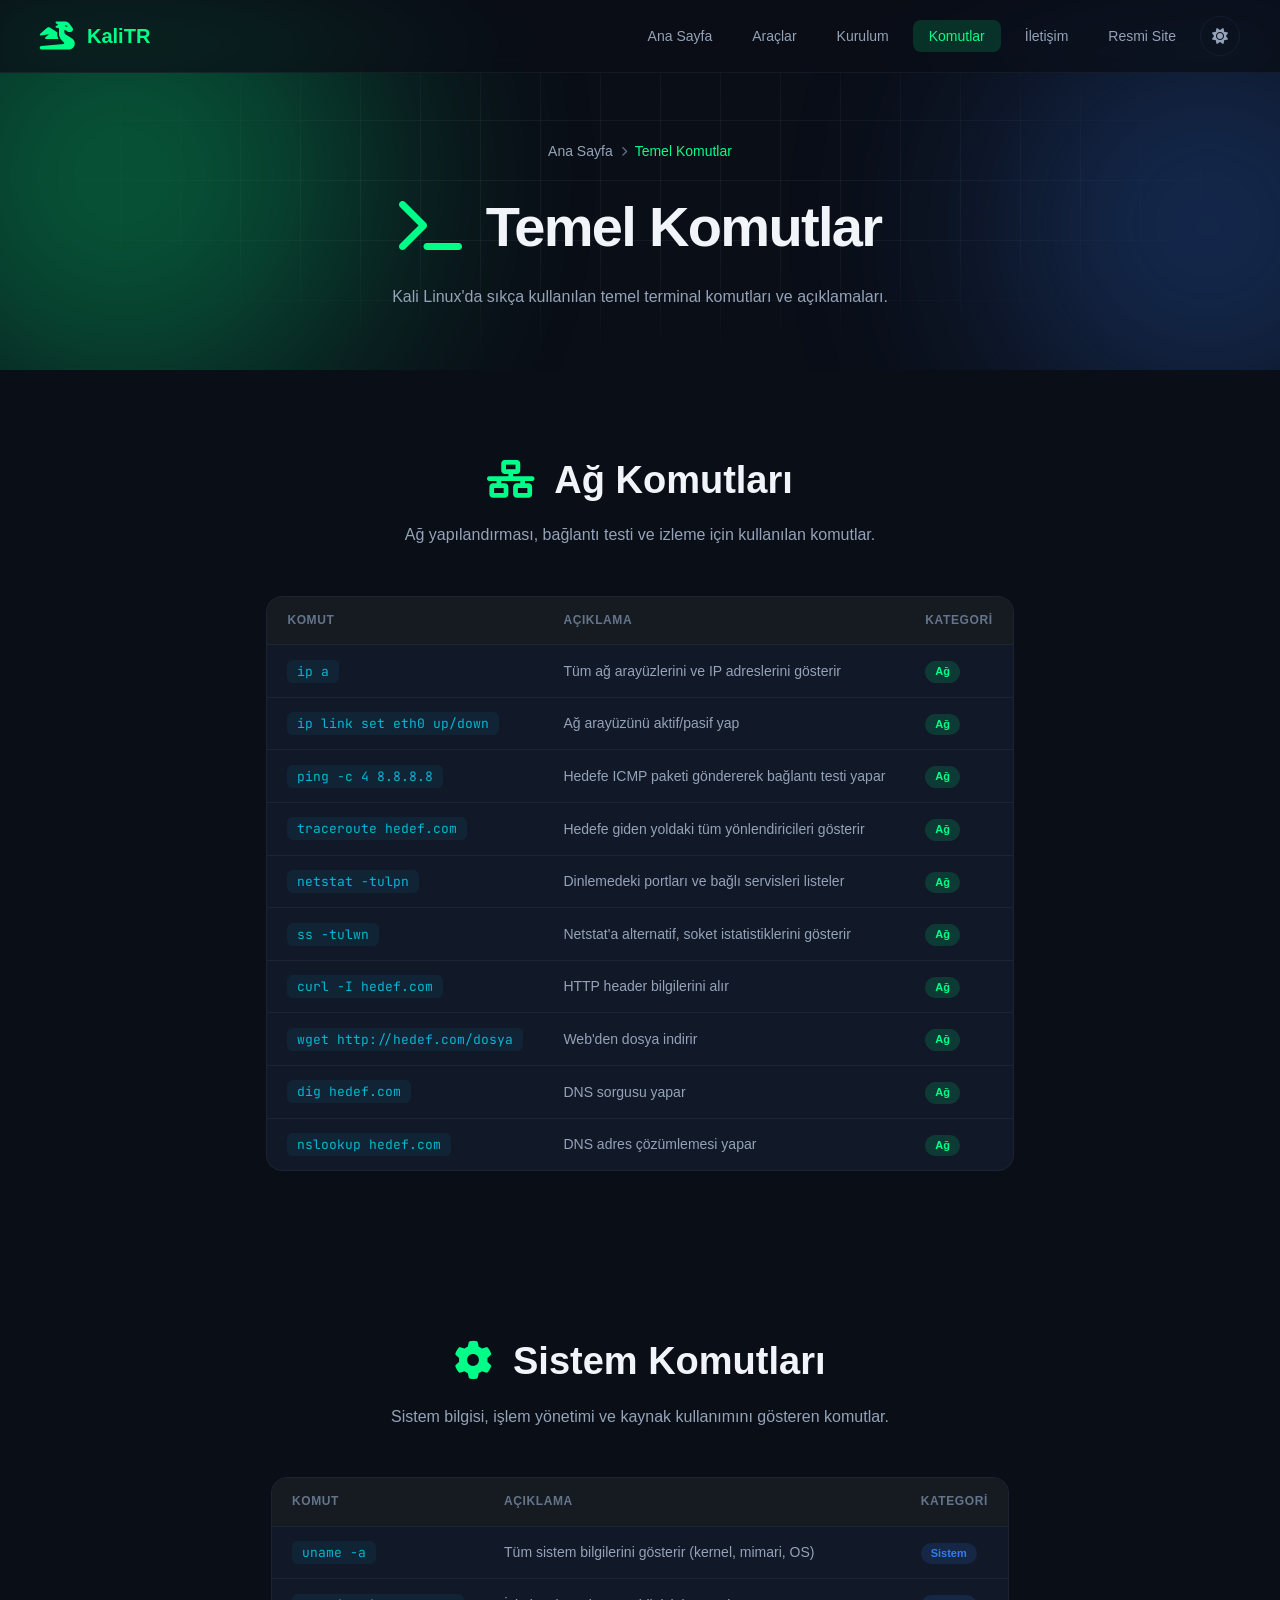
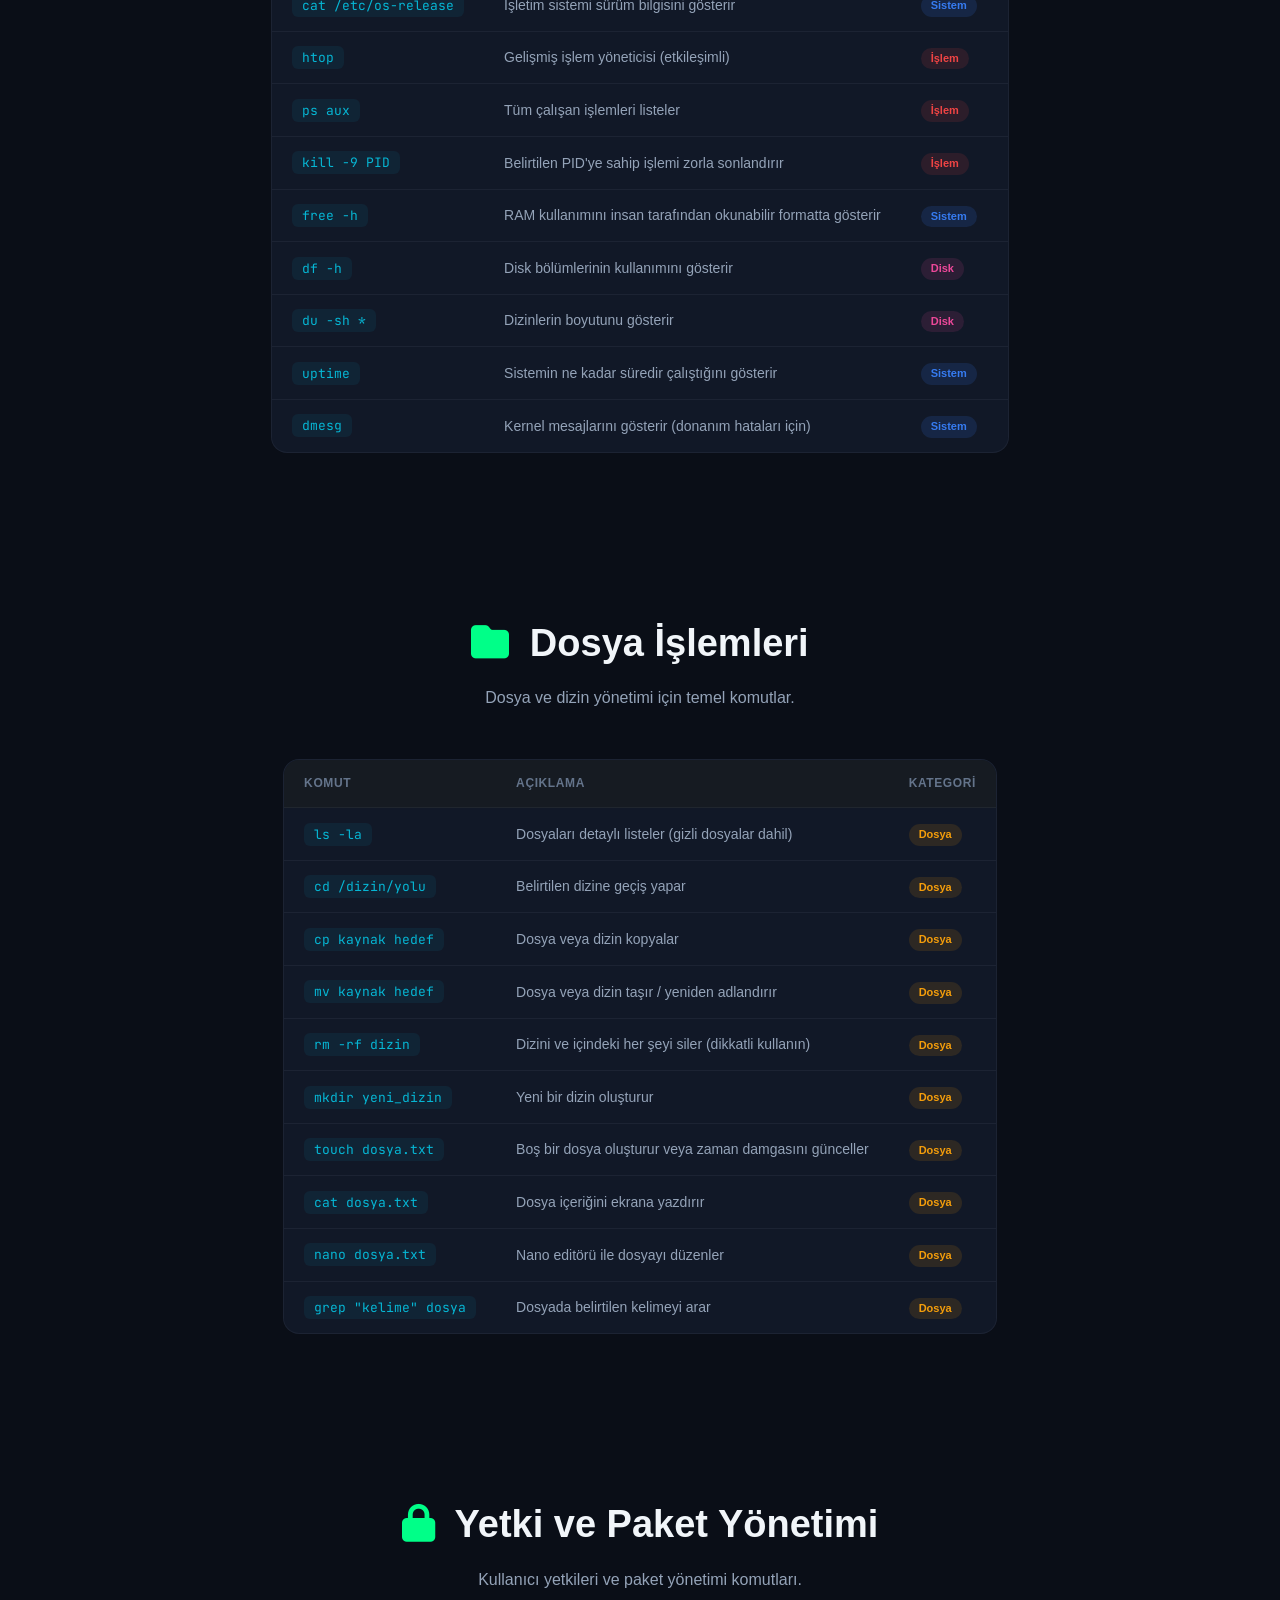
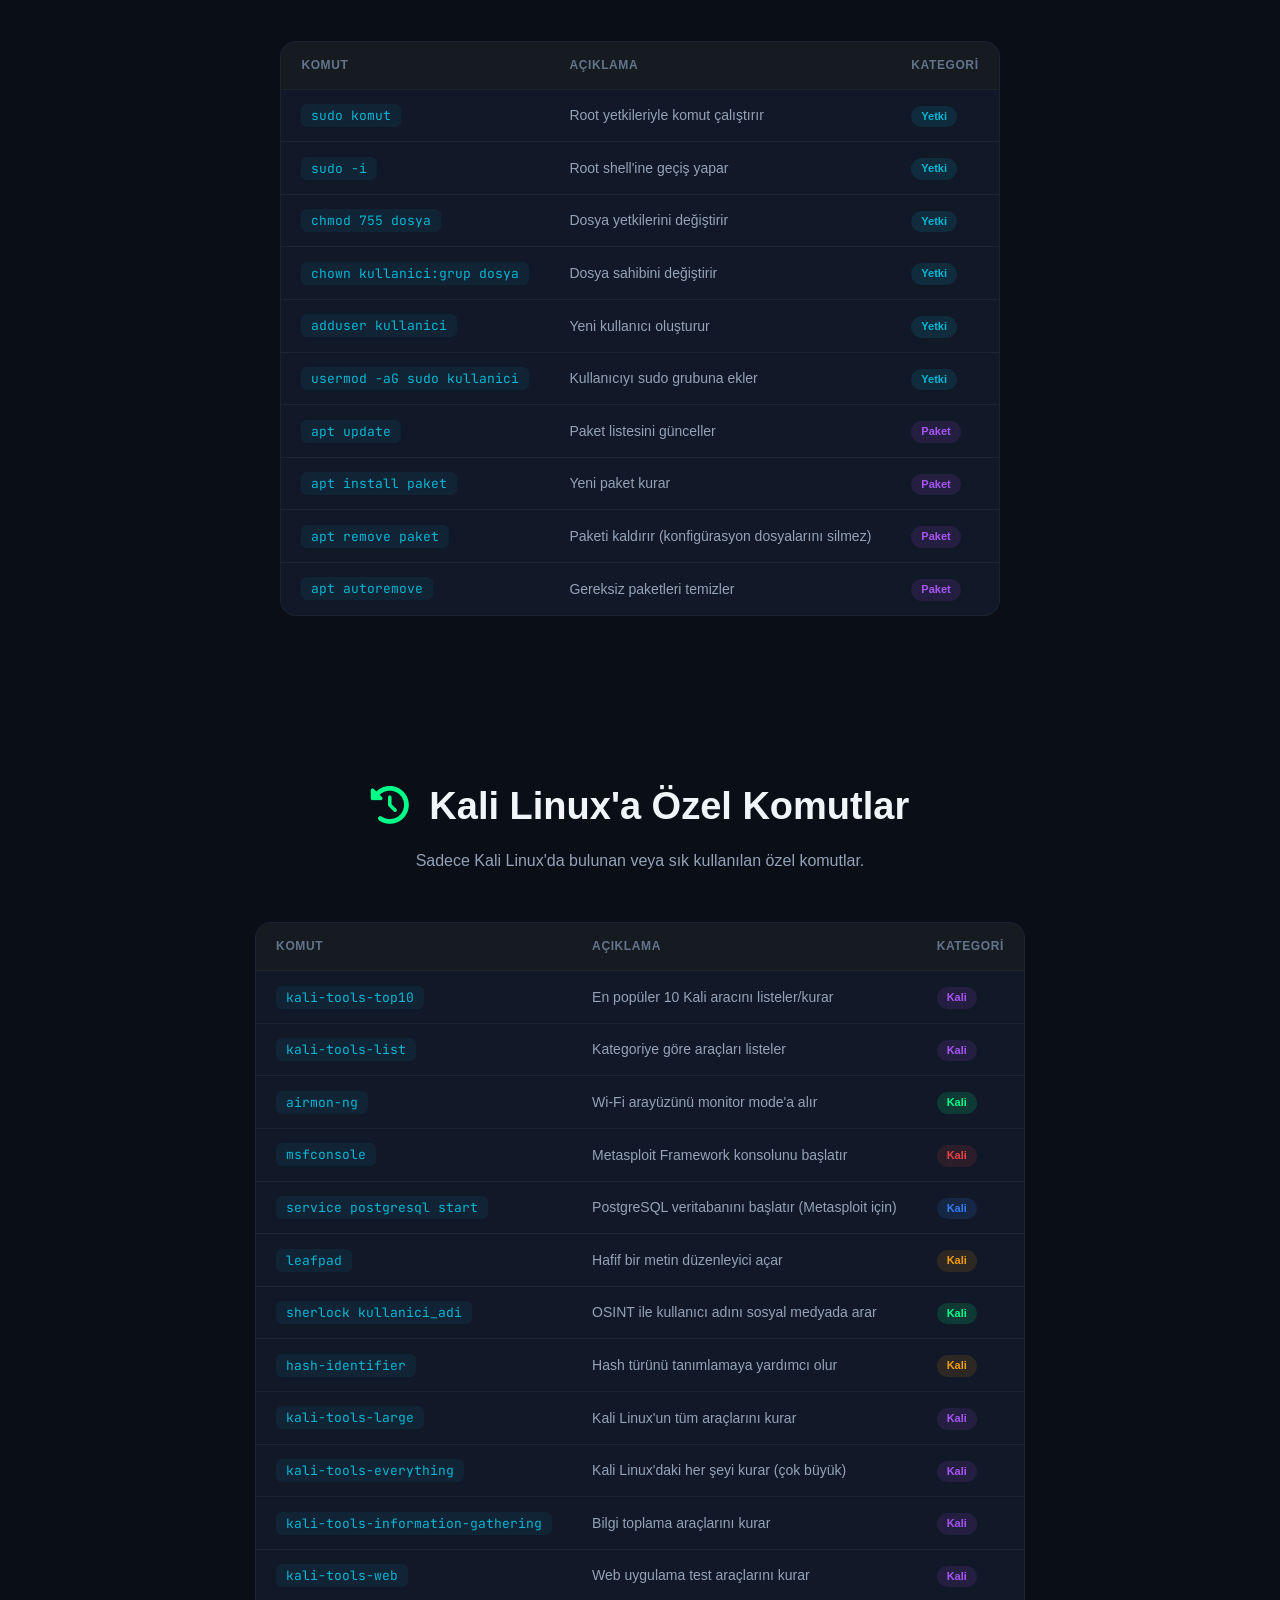
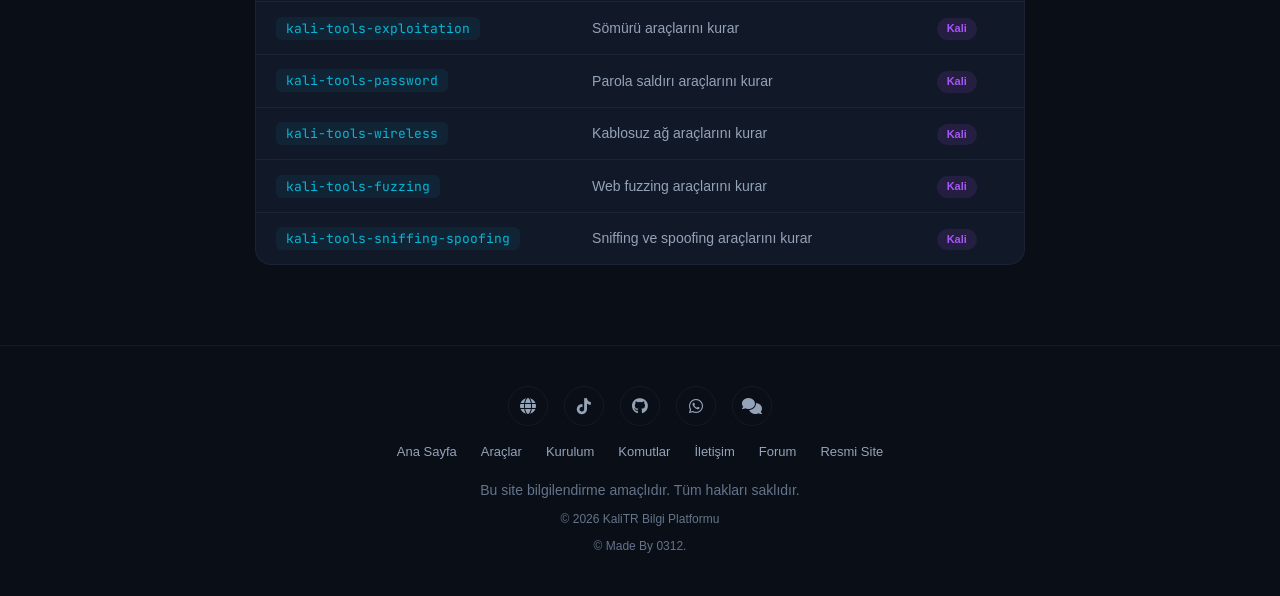
==== commit 9f634b65: "Add files via upload" ====
--- a/pages/commands.html
+++ b/pages/commands.html
@@ -380,6 +380,51 @@
             <td>Hash türünü tanımlamaya yardımcı olur</td>
             <td><span class="cmd-tag file">Kali</span></td>
           </tr>
+          <tr>
+            <td><code>kali-tools-large</code></td>
+            <td>Kali Linux'un tüm araçlarını kurar</td>
+            <td><span class="cmd-tag package">Kali</span></td>
+          </tr>
+          <tr>
+            <td><code>kali-tools-everything</code></td>
+            <td>Kali Linux'daki her şeyi kurar (çok büyük)</td>
+            <td><span class="cmd-tag package">Kali</span></td>
+          </tr>
+          <tr>
+            <td><code>kali-tools-information-gathering</code></td>
+            <td>Bilgi toplama araçlarını kurar</td>
+            <td><span class="cmd-tag package">Kali</span></td>
+          </tr>
+          <tr>
+            <td><code>kali-tools-web</code></td>
+            <td>Web uygulama test araçlarını kurar</td>
+            <td><span class="cmd-tag package">Kali</span></td>
+          </tr>
+          <tr>
+            <td><code>kali-tools-exploitation</code></td>
+            <td>Sömürü araçlarını kurar</td>
+            <td><span class="cmd-tag package">Kali</span></td>
+          </tr>
+          <tr>
+            <td><code>kali-tools-password</code></td>
+            <td>Parola saldırı araçlarını kurar</td>
+            <td><span class="cmd-tag package">Kali</span></td>
+          </tr>
+          <tr>
+            <td><code>kali-tools-wireless</code></td>
+            <td>Kablosuz ağ araçlarını kurar</td>
+            <td><span class="cmd-tag package">Kali</span></td>
+          </tr>
+          <tr>
+            <td><code>kali-tools-fuzzing</code></td>
+            <td>Web fuzzing araçlarını kurar</td>
+            <td><span class="cmd-tag package">Kali</span></td>
+          </tr>
+          <tr>
+            <td><code>kali-tools-sniffing-spoofing</code></td>
+            <td>Sniffing ve spoofing araçlarını kurar</td>
+            <td><span class="cmd-tag package">Kali</span></td>
+          </tr>
         </tbody>
       </table>
     </div>
